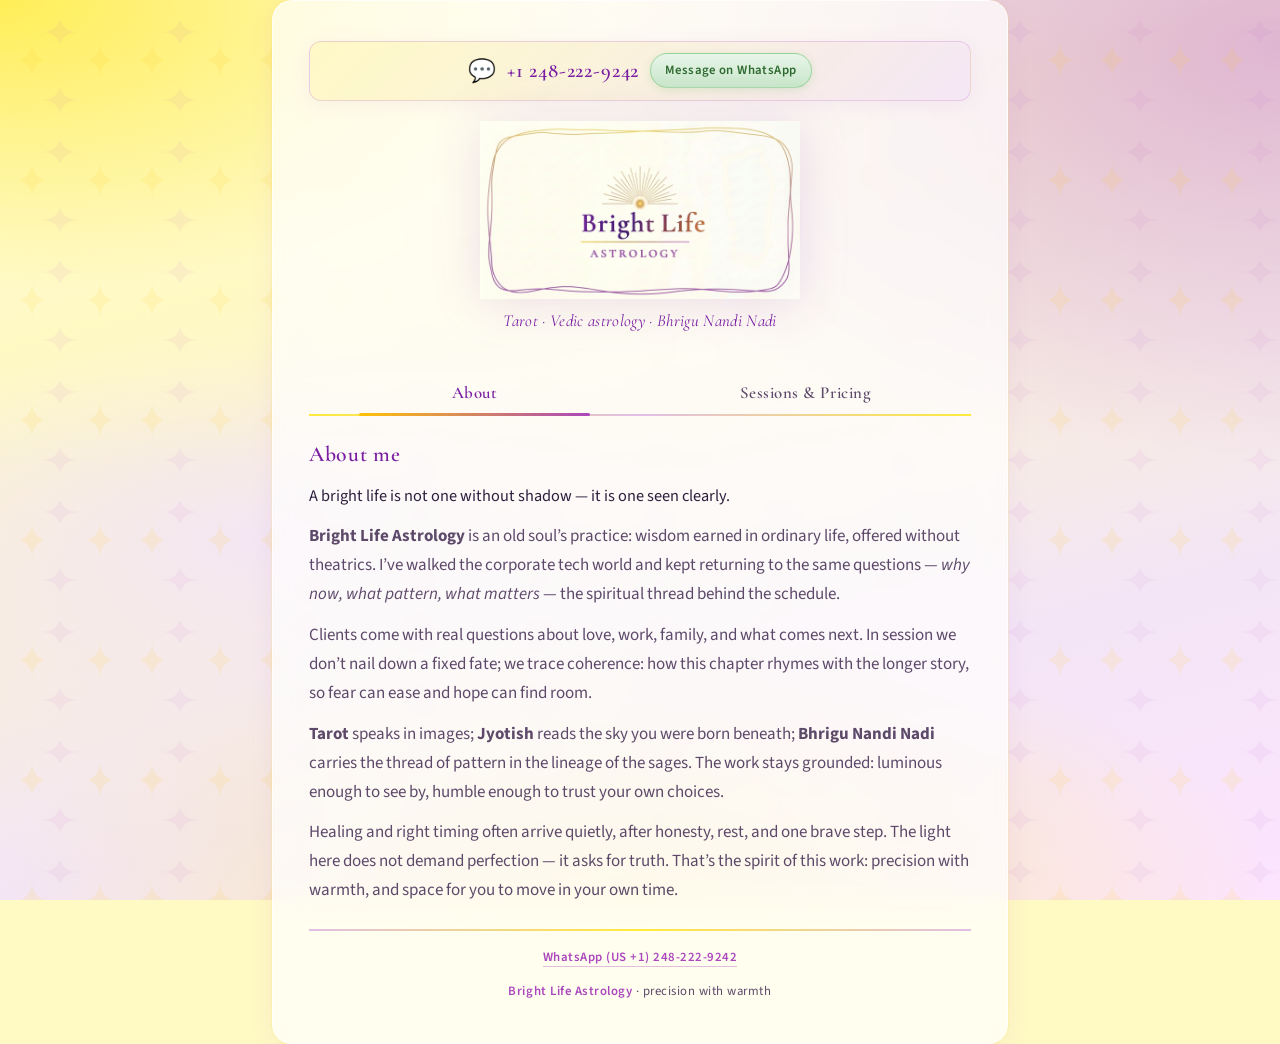
==== index.html @ cd586e0c "Make pricing more readable — large USD, smaller INR, stacked layout Co-authored-by: Cursor <cursorag" ====
<!DOCTYPE html>
<html lang="en">
<head>
  <meta charset="utf-8" />
  <meta name="viewport" content="width=device-width, initial-scale=1" />
  <meta name="description" content="Bright Life Astrology &middot; Tarot, Vedic Jyotish &amp; Bhrigu Nandi Nadi. An old soul with a tech background; readings with warmth, clarity, and room for your agency. WhatsApp +1 248-222-9242 (US)." />
  <meta name="theme-color" content="#fff59d" />
  <title>Bright Life Astrology &middot; Tarot &amp; Jyotish Consultations</title>
  <link rel="preconnect" href="https://fonts.googleapis.com" />
  <link rel="preconnect" href="https://fonts.gstatic.com" crossorigin />
  <link href="https://fonts.googleapis.com/css2?family=Cormorant+Garamond:ital,wght@0,400;0,500;0,600;0,700;1,400;1,500&family=Source+Sans+3:ital,wght@0,300;0,400;0,500;0,600;1,400&display=swap" rel="stylesheet" />
  <style>
    :root {
      --lemon: #fffef5; --butter: #fff9c4; --sun: #fff176;
      --sun-rich: #ffeb3b; --gold: #ffc107; --gold-deep: #f57f17;
      --mauve-pale: #fce4ff; --mauve-light: #e1bee7; --mauve: #ce93d8;
      --mauve-rich: #ab47bc; --mauve-deep: #7b1fa2;
      --midnight: #1a0d2e; --ink: #2d1f3d; --muted: #5d4a6a;
    }
    *, *::before, *::after { box-sizing: border-box; }
    html { scroll-behavior: smooth; }
    body {
      margin: 0; font-family: "Source Sans 3", system-ui, sans-serif;
      font-weight: 400; font-size: 1.0625rem; line-height: 1.7;
      color: var(--ink); background: var(--butter); min-height: 100vh;
    }

    .bg-floral {
      position: fixed; inset: 0; pointer-events: none; z-index: 0;
      background:
        radial-gradient(ellipse 120% 85% at 0% 0%, rgba(255,235,59,.85) 0%, rgba(255,249,196,.5) 38%, transparent 62%),
        radial-gradient(ellipse 110% 80% at 100% 5%, rgba(206,147,216,.65) 0%, rgba(225,190,231,.4) 42%, transparent 58%),
        radial-gradient(ellipse 100% 60% at 50% 100%, rgba(255,241,118,.55) 0%, transparent 50%),
        radial-gradient(ellipse 80% 50% at 20% 60%, rgba(243,229,245,.9) 0%, transparent 45%),
        linear-gradient(165deg, var(--lemon) 0%, var(--butter) 28%, #f3e5f5 72%, var(--mauve-pale) 100%);
    }
    .bg-floral::after {
      content: ""; position: absolute; inset: 0; opacity: 0.5;
      background-image: url("data:image/svg+xml,%3Csvg xmlns='http://www.w3.org/2000/svg' width='120' height='120' viewBox='0 0 120 120'%3E%3Cpath fill='%23ab47bc' fill-opacity='0.12' d='M60 20c4 8 8 12 20 12-12 0-16 4-20 12-4-8-8-12-20-12 12 0 16-4 20-12zm0 68c4 8 8 12 20 12-12 0-16 4-20 12-4-8-8-12-20-12 12 0 16-4 20-12z'/%3E%3Cpath fill='%23ffc107' fill-opacity='0.2' d='M20 60c8 4 12 8 12 20 0-12 4-16 12-20-8-4-12-8-12-20 0 12-4 16-12 20zm68 0c8 4 12 8 12 20 0-12 4-16 12-20-8-4-12-8-12-20 0 12-4 16-12 20z'/%3E%3C/svg%3E");
    }

    .wrap {
      position: relative; z-index: 1;
      max-width: 46rem; margin: 0 auto;
      padding: clamp(1.5rem, 4vw, 2.5rem) clamp(1.25rem, 5vw, 2.25rem) 2.5rem;
      background: rgba(255,255,255,.72);
      backdrop-filter: blur(12px); -webkit-backdrop-filter: blur(12px);
      border-radius: 1.25rem;
      border: 1px solid rgba(255,255,255,.75);
      box-shadow: 0 4px 24px rgba(171,71,188,.08), 0 0 0 1px rgba(255,235,59,.15);
    }

    /* ── WhatsApp top bar ── */
    .wa-top {
      display: flex; align-items: center; justify-content: center;
      gap: 0.65rem; padding: 0.7rem 1.15rem; margin-bottom: 1.25rem;
      background: linear-gradient(135deg, rgba(255,249,196,.92), rgba(243,229,245,.88));
      border: 1.5px solid rgba(186,104,200,.25); border-radius: 0.75rem;
      box-shadow: 0 4px 20px rgba(171,71,188,.08);
      flex-wrap: wrap; text-align: center;
    }
    .wa-top-icon { font-size: 1.4rem; line-height: 1; }
    .wa-top-number {
      font-family: "Cormorant Garamond", Georgia, serif;
      font-size: 1.3rem; font-weight: 600; color: var(--mauve-deep); letter-spacing: 0.04em;
    }
    .wa-top-link {
      display: inline-flex; align-items: center; gap: 0.3rem;
      padding: 0.35rem 0.9rem; font-size: 0.8rem; font-weight: 600;
      letter-spacing: 0.03em; color: #2d6a30;
      background: linear-gradient(180deg, #e8f5e9, #c8e6c9);
      border: 1px solid rgba(76,175,80,.4); border-radius: 2rem;
      text-decoration: none; box-shadow: 0 2px 8px rgba(76,175,80,.18);
      transition: box-shadow .2s ease, transform .2s ease;
    }
    .wa-top-link:hover { box-shadow: 0 4px 14px rgba(76,175,80,.3); transform: translateY(-1px); }

    /* ── Header ── */
    header { text-align: center; padding-bottom: 1rem; }
    .brand { display: flex; flex-direction: column; align-items: center; }
    .brand-logo { margin: 0; line-height: 0; }
    .brand-logo img {
      width: min(100%, 20rem); height: auto; display: block; margin: 0 auto;
      filter: drop-shadow(0 4px 24px rgba(123,31,162,.14));
    }
    .tagline {
      margin: 0.5rem 0 0;
      font-family: "Cormorant Garamond", Georgia, serif;
      font-size: 1.05rem; font-style: italic; font-weight: 400;
      color: var(--mauve-deep); letter-spacing: 0.02em;
    }

    /* ── Tabs ── */
    .tabs {
      display: flex; gap: 0; margin-top: 1.25rem;
      border-bottom: 2px solid transparent;
      border-image: linear-gradient(90deg, var(--sun-rich), var(--mauve-light), var(--sun-rich)) 1;
    }
    .tab-btn {
      flex: 1; padding: 0.65rem 0.5rem;
      font-family: "Cormorant Garamond", Georgia, serif;
      font-size: 1.05rem; font-weight: 600; letter-spacing: 0.03em;
      color: var(--muted); background: none; border: none;
      cursor: pointer; position: relative;
      transition: color .2s ease;
    }
    .tab-btn:hover { color: var(--mauve-deep); }
    .tab-btn.active {
      color: var(--mauve-deep);
    }
    .tab-btn.active::after {
      content: ""; position: absolute; bottom: -2px; left: 15%; right: 15%;
      height: 3px; border-radius: 2px;
      background: linear-gradient(90deg, var(--gold), var(--mauve-rich));
    }

    .tab-panel { display: none; padding-top: 1.25rem; animation: fadeTab .3s ease; }
    .tab-panel.active { display: block; }
    @keyframes fadeTab { from { opacity: 0; transform: translateY(6px); } to { opacity: 1; transform: translateY(0); } }

    /* ── Typography ── */
    h2 {
      font-family: "Cormorant Garamond", Georgia, serif;
      font-size: 1.35rem; font-weight: 600; color: var(--mauve-deep);
      margin: 0 0 0.65rem; letter-spacing: 0.03em;
    }
    h3 {
      font-family: "Cormorant Garamond", Georgia, serif;
      font-size: 1.1rem; font-weight: 600; color: var(--mauve-deep);
      margin: 0.75rem 0 0.35rem; letter-spacing: 0.03em;
    }
    p { margin: 0 0 0.75rem; color: var(--muted); }
    p:last-child { margin-bottom: 0; }
    .lead { font-size: 1.02rem; color: var(--ink); font-weight: 400; }

    /* ── Service cards ── */
    .services { display: grid; gap: 0.85rem; }
    .card {
      padding: 1rem 1.25rem; border-radius: 0.75rem;
      border: 2px solid transparent;
      transition: transform .2s ease, box-shadow .2s ease;
    }
    .card:nth-child(1) { background: linear-gradient(145deg, rgba(255,249,196,.98), rgba(255,255,255,.95)); border-color: rgba(255,193,7,.55); box-shadow: 0 4px 16px rgba(255,193,7,.12); }
    .card:nth-child(2) { background: linear-gradient(145deg, rgba(252,228,255,.98), rgba(255,255,255,.95)); border-color: rgba(186,104,200,.45); box-shadow: 0 4px 16px rgba(171,71,188,.1); }
    .card:nth-child(3) { background: linear-gradient(145deg, rgba(255,249,196,.5), rgba(243,229,245,.9)); border-color: rgba(255,193,7,.4); box-shadow: 0 4px 16px rgba(142,36,170,.08); }
    .card:hover { transform: translateY(-2px); box-shadow: 0 8px 24px rgba(255,193,7,.2); }
    .card h3 { font-size: 1.15rem; margin: 0 0 0.25rem; }
    .card p { font-size: 0.9rem; line-height: 1.55; margin: 0; }
    .card-icon {
      float: left; width: 2rem; height: 2rem; margin: 0 0.65rem 0.3rem 0;
      border-radius: 50%; display: flex; align-items: center; justify-content: center;
      font-size: 0.85rem; color: var(--midnight);
    }
    .card-icon.tarot { background: linear-gradient(145deg, var(--sun), var(--gold)); box-shadow: 0 2px 6px rgba(255,193,7,.45); }
    .card-icon.vedic { background: linear-gradient(145deg, var(--mauve-light), var(--mauve)); box-shadow: 0 2px 6px rgba(171,71,188,.3); }
    .card-icon.nadi { background: linear-gradient(145deg, var(--sun-rich), var(--mauve-light)); box-shadow: 0 2px 6px rgba(255,193,7,.3); }
    .card::after { content: ""; display: table; clear: both; }

    /* ── Pricing tiers ── */
    .pricing-grid { display: grid; gap: 0.85rem; }
    .tier {
      padding: 1rem 1.25rem; border-radius: 0.75rem;
      border: 2px solid transparent;
      transition: transform .2s ease, box-shadow .2s ease;
    }
    .tier:hover { transform: translateY(-2px); }
    .tier:nth-child(1) { background: linear-gradient(145deg, rgba(255,249,196,.95), rgba(255,255,255,.92)); border-color: rgba(255,193,7,.45); box-shadow: 0 4px 16px rgba(255,193,7,.1); }
    .tier:nth-child(2) { background: linear-gradient(145deg, rgba(252,228,255,.95), rgba(255,255,255,.92)); border-color: rgba(186,104,200,.4); box-shadow: 0 4px 16px rgba(171,71,188,.08); }
    .tier:nth-child(3) { background: linear-gradient(145deg, rgba(255,249,196,.5), rgba(243,229,245,.9)); border-color: rgba(171,71,188,.35); box-shadow: 0 4px 16px rgba(142,36,170,.08); }
    .tier-header { margin-bottom: 0.35rem; }
    .tier-name {
      font-family: "Cormorant Garamond", Georgia, serif;
      font-size: 1.2rem; font-weight: 600; color: var(--mauve-deep); margin: 0 0 0.25rem;
    }
    .tier-price {
      display: flex; align-items: baseline; gap: 0.6rem; flex-wrap: wrap;
    }
    .tier-price-usd {
      font-family: "Cormorant Garamond", Georgia, serif;
      font-size: 1.55rem; font-weight: 700; color: var(--gold-deep);
    }
    .tier-price-inr {
      font-family: "Source Sans 3", system-ui, sans-serif;
      font-size: 0.88rem; font-weight: 500; color: var(--muted);
    }
    .tier-details { margin: 0.3rem 0 0; font-size: 0.88rem; color: var(--muted); line-height: 1.5; }
    .tier-badge {
      display: inline-block; padding: 0.1rem 0.5rem; font-size: 0.65rem;
      font-weight: 600; letter-spacing: 0.06em; text-transform: uppercase;
      border-radius: 1rem; margin-left: 0.35rem; vertical-align: middle;
    }
    .tier:nth-child(2) .tier-badge { background: linear-gradient(135deg, var(--mauve-light), var(--mauve)); color: #fff; }
    .tier:nth-child(3) .tier-badge { background: linear-gradient(135deg, var(--gold), var(--gold-deep)); color: #3e2723; }

    /* ── Payment modes ── */
    .payment-section {
      margin-top: 1rem; padding: 1rem 1.25rem;
      background: linear-gradient(135deg, rgba(255,255,255,.9), rgba(243,229,245,.5));
      border: 1.5px solid rgba(186,104,200,.18); border-radius: 0.75rem;
    }
    .payment-section h3 { margin-top: 0; font-size: 1rem; }
    .payment-cols { display: grid; grid-template-columns: 1fr 1fr; gap: 1rem; margin-top: 0.4rem; }
    @media (max-width: 480px) { .payment-cols { grid-template-columns: 1fr; gap: 0.5rem; } }
    .payment-region { font-size: 0.86rem; }
    .payment-region strong {
      display: block; font-family: "Cormorant Garamond", Georgia, serif;
      font-size: 0.95rem; font-weight: 600; color: var(--mauve-deep); margin-bottom: 0.2rem;
    }
    .payment-list { list-style: none; padding: 0; margin: 0; color: var(--muted); }
    .payment-list li { padding: 0.1rem 0; }
    .payment-list li::before { content: "\00b7"; margin-right: 0.4rem; color: var(--mauve); font-weight: 700; }

    /* ── Book CTA (inside sessions tab) ── */
    .book-cta {
      margin-top: 1.25rem; padding: 1rem; text-align: center;
      background: linear-gradient(155deg, rgba(255,241,118,.92), rgba(255,255,255,.85) 40%, rgba(233,196,255,.7));
      border: 2px solid rgba(255,213,79,.6); border-radius: 0.75rem;
      box-shadow: 0 0 0 1px rgba(186,104,200,.15), 0 8px 24px rgba(171,71,188,.08);
    }
    .book-cta p { margin: 0 0 0.65rem; font-size: 0.92rem; }
    .btn {
      display: inline-flex; align-items: center; justify-content: center;
      min-height: 2.5rem; padding: 0.5rem 1.3rem;
      font-family: inherit; font-size: 0.86rem; font-weight: 600;
      letter-spacing: 0.02em; text-decoration: none;
      border-radius: 3px; border: 1px solid transparent; cursor: pointer;
    }
    .btn:hover { filter: brightness(1.04); box-shadow: 0 6px 18px rgba(171,71,188,.22); }
    .btn-primary {
      background: linear-gradient(180deg, #ffeb3b, #ffc107);
      color: #3e2723; border-color: rgba(245,127,23,.5);
      box-shadow: 0 3px 12px rgba(255,193,7,.4);
    }

    /* ── Footer ── */
    footer {
      margin-top: 1.5rem; padding-top: 1rem;
      border-top: 2px solid transparent;
      border-image: linear-gradient(90deg, var(--mauve-light), var(--sun-rich), var(--mauve-light)) 1;
      text-align: center; font-size: 0.8rem; color: var(--mauve-deep); letter-spacing: 0.04em;
    }
    footer em { color: var(--mauve-rich); font-style: normal; font-weight: 600; }
    .footer-wa-link {
      color: var(--mauve-rich); font-weight: 600; text-decoration: none;
      border-bottom: 1px solid rgba(171,71,188,.35);
    }
    .footer-wa-link:hover { border-bottom-color: var(--mauve-deep); color: var(--mauve-deep); }
  </style>
</head>
<body>
  <div class="bg-floral" aria-hidden="true"></div>
  <div class="wrap">

    <div class="wa-top">
      <span class="wa-top-icon" aria-hidden="true">&#x1F4AC;</span>
      <span class="wa-top-number">+1 248-222-9242</span>
      <a href="https://api.whatsapp.com/send?phone=12482229242" class="wa-top-link" target="_blank" rel="noopener noreferrer">Message on WhatsApp</a>
    </div>

    <header>
      <div class="brand">
        <h1 class="brand-logo">
          <img src="assets/bright-life-astrology-logo.png" alt="Bright Life Astrology" width="352" />
        </h1>
      </div>
      <p class="tagline">Tarot &middot; Vedic astrology &middot; Bhrigu Nandi Nadi</p>
    </header>

    <nav class="tabs" role="tablist">
      <button class="tab-btn active" role="tab" aria-selected="true" aria-controls="panel-about" id="tab-about">About</button>
      <button class="tab-btn" role="tab" aria-selected="false" aria-controls="panel-sessions" id="tab-sessions">Sessions &amp; Pricing</button>
    </nav>

    <!-- ── Tab: About ── -->
    <div class="tab-panel active" id="panel-about" role="tabpanel" aria-labelledby="tab-about">
      <h2>About me</h2>
      <p class="lead">
        A bright life is not one without shadow &mdash; it is one seen clearly.
      </p>
      <p>
        <strong>Bright Life Astrology</strong> is an old soul&rsquo;s practice: wisdom earned in ordinary life, offered without theatrics. I&rsquo;ve walked the corporate tech world and kept returning to the same questions &mdash; <em>why now, what pattern, what matters</em> &mdash; the spiritual thread behind the schedule.
      </p>
      <p>
        Clients come with real questions about love, work, family, and what comes next. In session we don&rsquo;t nail down a fixed fate; we trace coherence: how this chapter rhymes with the longer story, so fear can ease and hope can find room.
      </p>
      <p>
        <strong>Tarot</strong> speaks in images; <strong>Jyotish</strong> reads the sky you were born beneath; <strong>Bhrigu Nandi Nadi</strong> carries the thread of pattern in the lineage of the sages. The work stays grounded: luminous enough to see by, humble enough to trust your own choices.
      </p>
      <p>
        Healing and right timing often arrive quietly, after honesty, rest, and one brave step. The light here does not demand perfection &mdash; it asks for truth. That&rsquo;s the spirit of this work: precision with warmth, and space for you to move in your own time.
      </p>
    </div>

    <!-- ── Tab: Sessions & Pricing ── -->
    <div class="tab-panel" id="panel-sessions" role="tabpanel" aria-labelledby="tab-sessions">
      <h2>Sessions &amp; Pricing</h2>
      <div class="pricing-grid">
        <article class="tier">
          <div class="tier-header">
            <h3 class="tier-name">Mini Reading</h3>
            <div class="tier-price">
              <span class="tier-price-usd">$5</span>
              <span class="tier-price-inr">&#x20B9;399</span>
            </div>
          </div>
          <p class="tier-details">2 questions &mdash; delivered as <strong>voice notes</strong> on WhatsApp.</p>
        </article>
        <article class="tier">
          <div class="tier-header">
            <h3 class="tier-name">Focus Session <span class="tier-badge">Popular</span></h3>
            <div class="tier-price">
              <span class="tier-price-usd">$11</span>
              <span class="tier-price-inr">&#x20B9;999</span>
            </div>
          </div>
          <p class="tier-details">15-minute live session &mdash; one topic, explored deeply.</p>
        </article>
        <article class="tier">
          <div class="tier-header">
            <h3 class="tier-name">Deep Reading <span class="tier-badge">Comprehensive</span></h3>
            <div class="tier-price">
              <span class="tier-price-usd">$21</span>
              <span class="tier-price-inr">&#x20B9;1,799</span>
            </div>
          </div>
          <p class="tier-details">30-minute in-depth session &mdash; full chart reading, multiple questions.</p>
        </article>
      </div>

      <div class="payment-section">
        <h3>Payment Options</h3>
        <div class="payment-cols">
          <div class="payment-region">
            <strong>India</strong>
            <ul class="payment-list">
              <li>Bank Transfer (details shared on WhatsApp)</li>
            </ul>
          </div>
          <div class="payment-region">
            <strong>United States</strong>
            <ul class="payment-list">
              <li>Zelle</li>
              <li>Venmo</li>
              <li>Cash App</li>
              <li>Apple Pay</li>
            </ul>
          </div>
        </div>
      </div>

      <div class="book-cta">
        <p><strong>Ready to begin?</strong> Message on WhatsApp to book your session.</p>
        <a href="https://api.whatsapp.com/send?phone=12482229242" class="btn btn-primary" target="_blank" rel="noopener noreferrer">Book on WhatsApp</a>
      </div>
    </div>

    <footer>
      <p>
        <a class="footer-wa-link" href="https://api.whatsapp.com/send?phone=12482229242" target="_blank" rel="noopener noreferrer">WhatsApp (US +1) 248-222-9242</a>
      </p>
      <p><em>Bright Life Astrology</em> &middot; precision with warmth</p>
    </footer>

  </div>

  <script>
    document.querySelectorAll('.tab-btn').forEach(function(btn) {
      btn.addEventListener('click', function() {
        document.querySelectorAll('.tab-btn').forEach(function(b) {
          b.classList.remove('active');
          b.setAttribute('aria-selected', 'false');
        });
        document.querySelectorAll('.tab-panel').forEach(function(p) {
          p.classList.remove('active');
        });
        btn.classList.add('active');
        btn.setAttribute('aria-selected', 'true');
        document.getElementById(btn.getAttribute('aria-controls')).classList.add('active');
      });
    });
  </script>
</body>
</html>
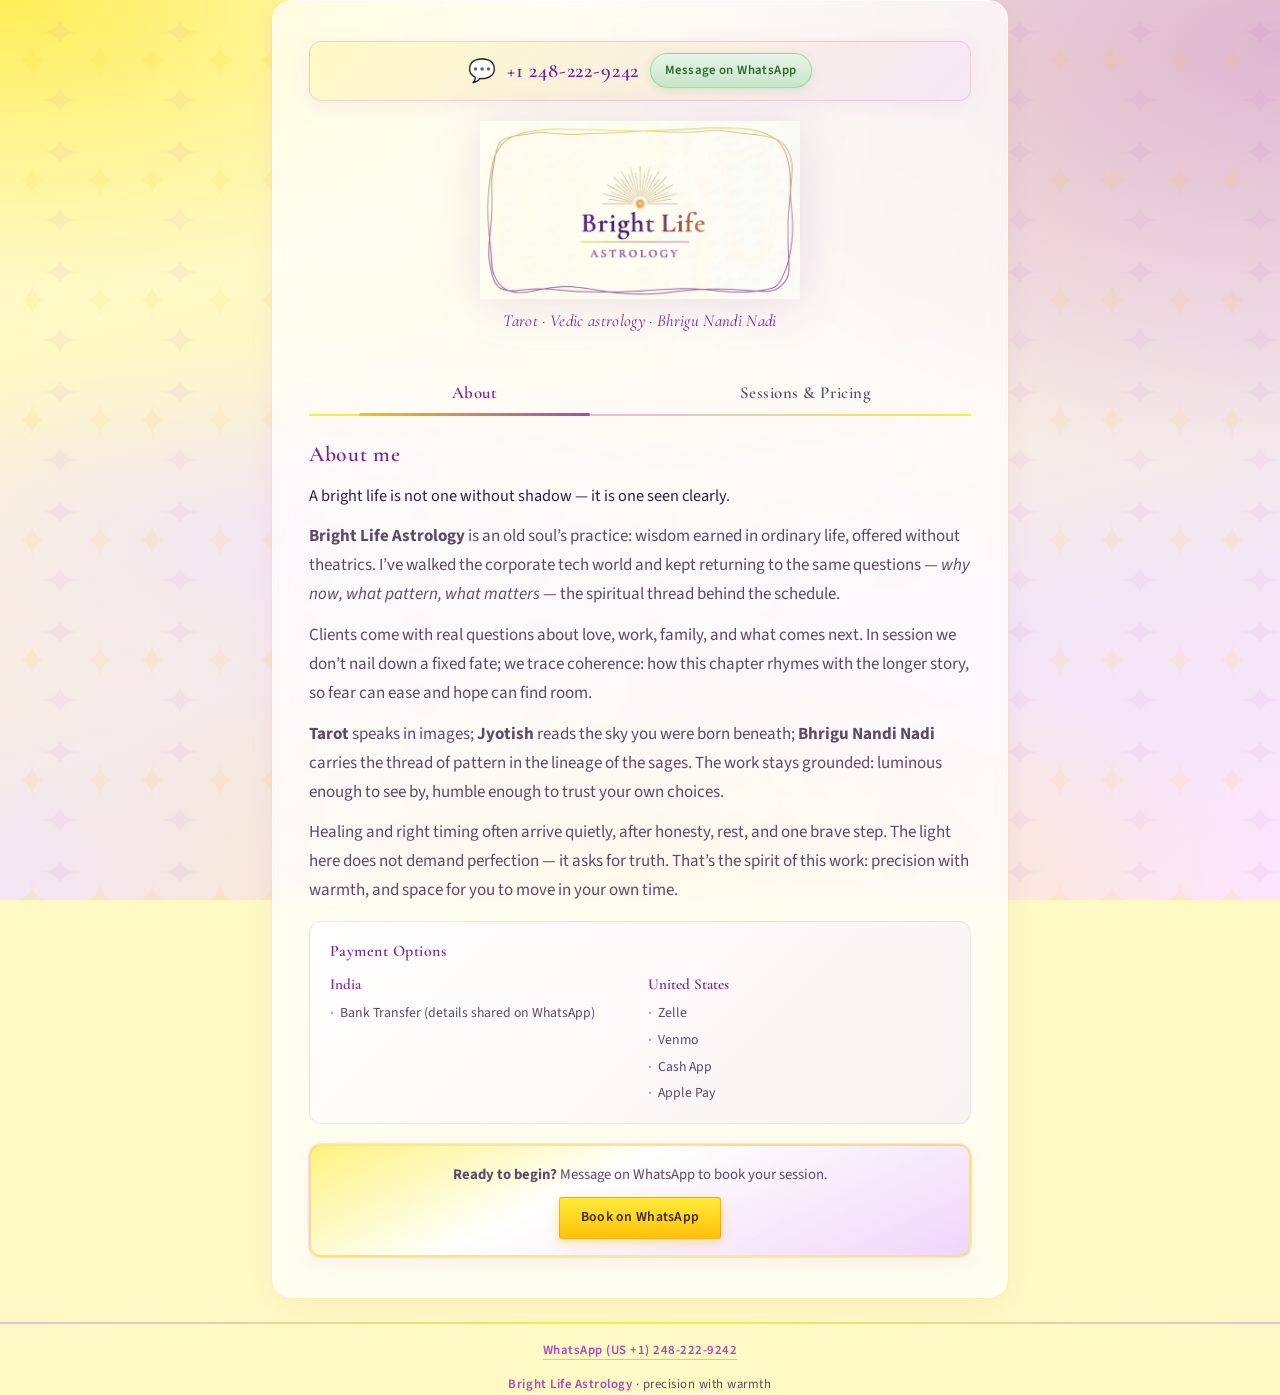
==== commit 5fe5e0c2: "Fix Mini Reading price format — add slash separator Co-authored-by: Cursor <cursoragent@cursor.com>" ====
--- a/index.html
+++ b/index.html
@@ -167,23 +167,19 @@
     .tier:nth-child(1) { background: linear-gradient(145deg, rgba(255,249,196,.95), rgba(255,255,255,.92)); border-color: rgba(255,193,7,.45); box-shadow: 0 4px 16px rgba(255,193,7,.1); }
     .tier:nth-child(2) { background: linear-gradient(145deg, rgba(252,228,255,.95), rgba(255,255,255,.92)); border-color: rgba(186,104,200,.4); box-shadow: 0 4px 16px rgba(171,71,188,.08); }
     .tier:nth-child(3) { background: linear-gradient(145deg, rgba(255,249,196,.5), rgba(243,229,245,.9)); border-color: rgba(171,71,188,.35); box-shadow: 0 4px 16px rgba(142,36,170,.08); }
-    .tier-header { margin-bottom: 0.35rem; }
+    .tier-header {
+      display: flex; align-items: baseline; justify-content: space-between;
+      flex-wrap: wrap; gap: 0.4rem; margin-bottom: 0.2rem;
+    }
     .tier-name {
       font-family: "Cormorant Garamond", Georgia, serif;
-      font-size: 1.2rem; font-weight: 600; color: var(--mauve-deep); margin: 0 0 0.25rem;
+      font-size: 1.15rem; font-weight: 600; color: var(--mauve-deep); margin: 0;
     }
     .tier-price {
-      display: flex; align-items: baseline; gap: 0.6rem; flex-wrap: wrap;
-    }
-    .tier-price-usd {
-      font-family: "Cormorant Garamond", Georgia, serif;
-      font-size: 1.55rem; font-weight: 700; color: var(--gold-deep);
-    }
-    .tier-price-inr {
-      font-family: "Source Sans 3", system-ui, sans-serif;
-      font-size: 0.88rem; font-weight: 500; color: var(--muted);
-    }
-    .tier-details { margin: 0.3rem 0 0; font-size: 0.88rem; color: var(--muted); line-height: 1.5; }
+      font-family: "Cormorant Garamond", Georgia, serif;
+      font-size: 1.35rem; font-weight: 700; color: var(--gold-deep);
+    }
+    .tier-details { margin: 0; font-size: 0.88rem; color: var(--muted); line-height: 1.5; }
     .tier-badge {
       display: inline-block; padding: 0.1rem 0.5rem; font-size: 0.65rem;
       font-weight: 600; letter-spacing: 0.06em; text-transform: uppercase;
@@ -298,9 +294,7 @@
         <article class="tier">
           <div class="tier-header">
             <h3 class="tier-name">Mini Reading</h3>
-            <div class="tier-price">
-              <span class="tier-price-usd">$5</span>
-              <span class="tier-price-inr">&#x20B9;399</span>
+            <span class="tier-price">$5 / &#x20B9;399</span>
             </div>
           </div>
           <p class="tier-details">2 questions &mdash; delivered as <strong>voice notes</strong> on WhatsApp.</p>
@@ -308,20 +302,14 @@
         <article class="tier">
           <div class="tier-header">
             <h3 class="tier-name">Focus Session <span class="tier-badge">Popular</span></h3>
-            <div class="tier-price">
-              <span class="tier-price-usd">$11</span>
-              <span class="tier-price-inr">&#x20B9;999</span>
-            </div>
+            <span class="tier-price">$11 / &#x20B9;999</span>
           </div>
           <p class="tier-details">15-minute live session &mdash; one topic, explored deeply.</p>
         </article>
         <article class="tier">
           <div class="tier-header">
             <h3 class="tier-name">Deep Reading <span class="tier-badge">Comprehensive</span></h3>
-            <div class="tier-price">
-              <span class="tier-price-usd">$21</span>
-              <span class="tier-price-inr">&#x20B9;1,799</span>
-            </div>
+            <span class="tier-price">$21 / &#x20B9;1,799</span>
           </div>
           <p class="tier-details">30-minute in-depth session &mdash; full chart reading, multiple questions.</p>
         </article>
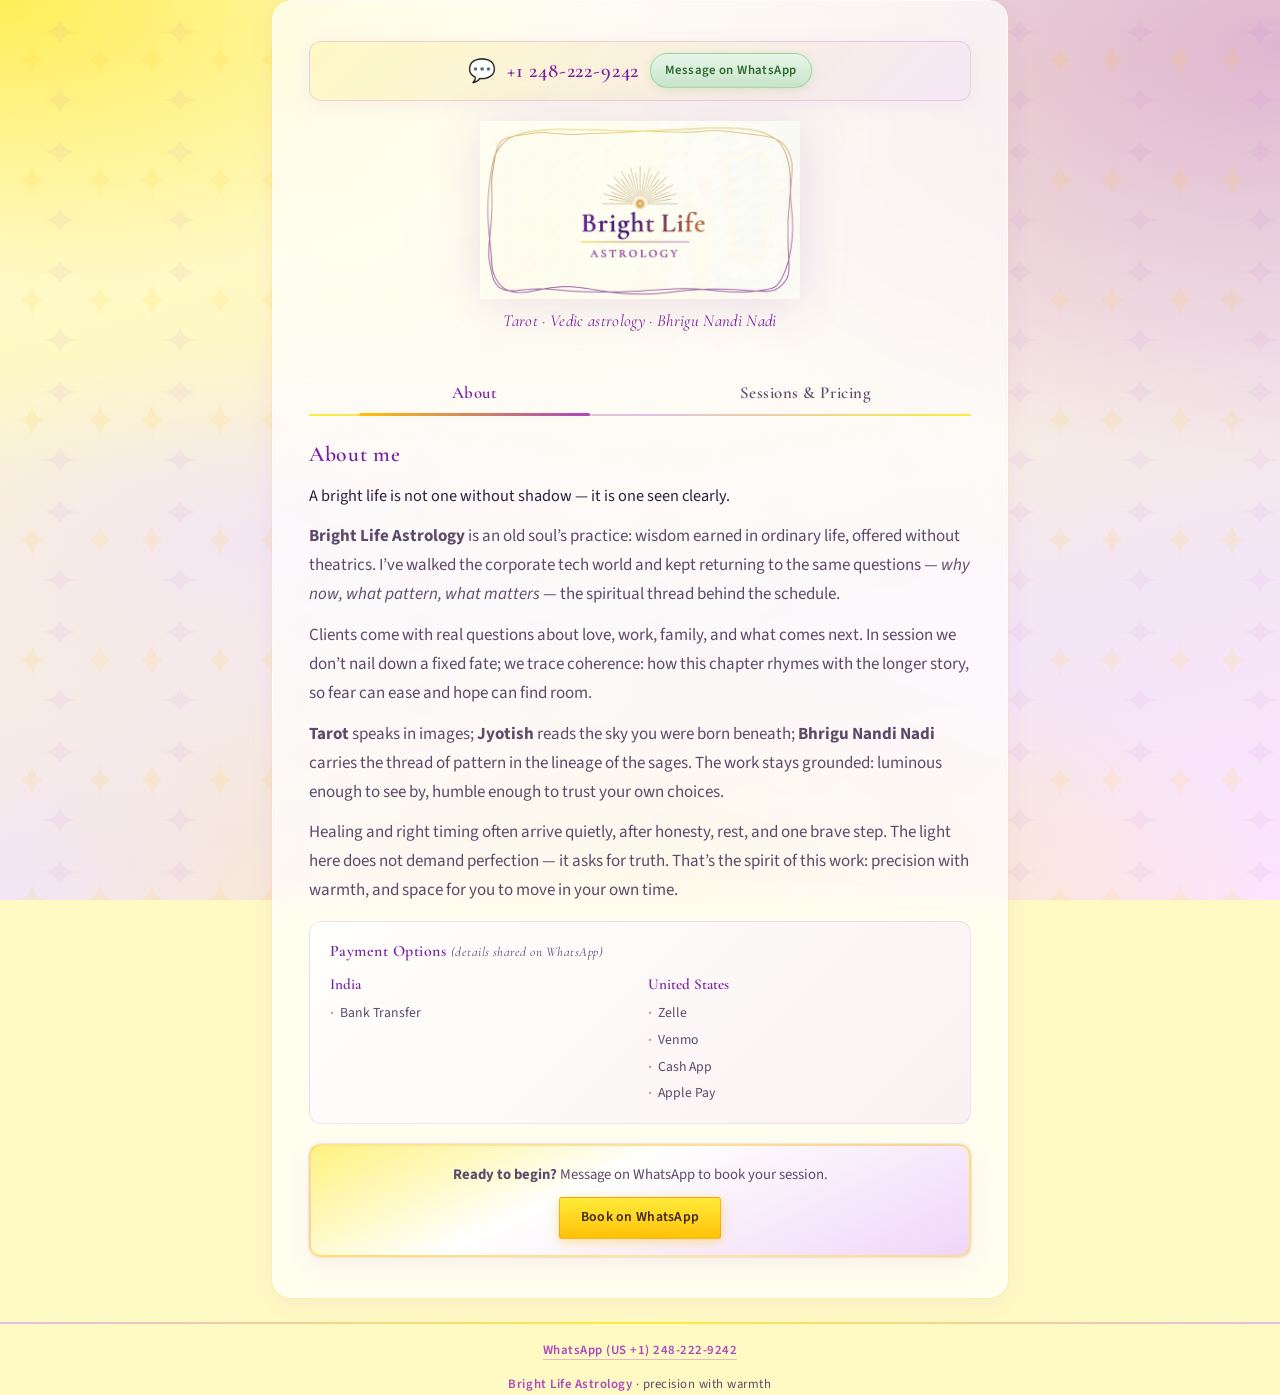
==== commit 7bbdba03: "Move 'details shared on WhatsApp' next to Payment Options heading Co-authored-by: Cursor <cursoragen" ====
--- a/index.html
+++ b/index.html
@@ -316,12 +316,12 @@
       </div>
 
       <div class="payment-section">
-        <h3>Payment Options</h3>
+        <h3>Payment Options <span style="font-weight:400; font-size:0.82rem; color:var(--muted); font-style:italic;">(details shared on WhatsApp)</span></h3>
         <div class="payment-cols">
           <div class="payment-region">
             <strong>India</strong>
             <ul class="payment-list">
-              <li>Bank Transfer (details shared on WhatsApp)</li>
+              <li>Bank Transfer</li>
             </ul>
           </div>
           <div class="payment-region">
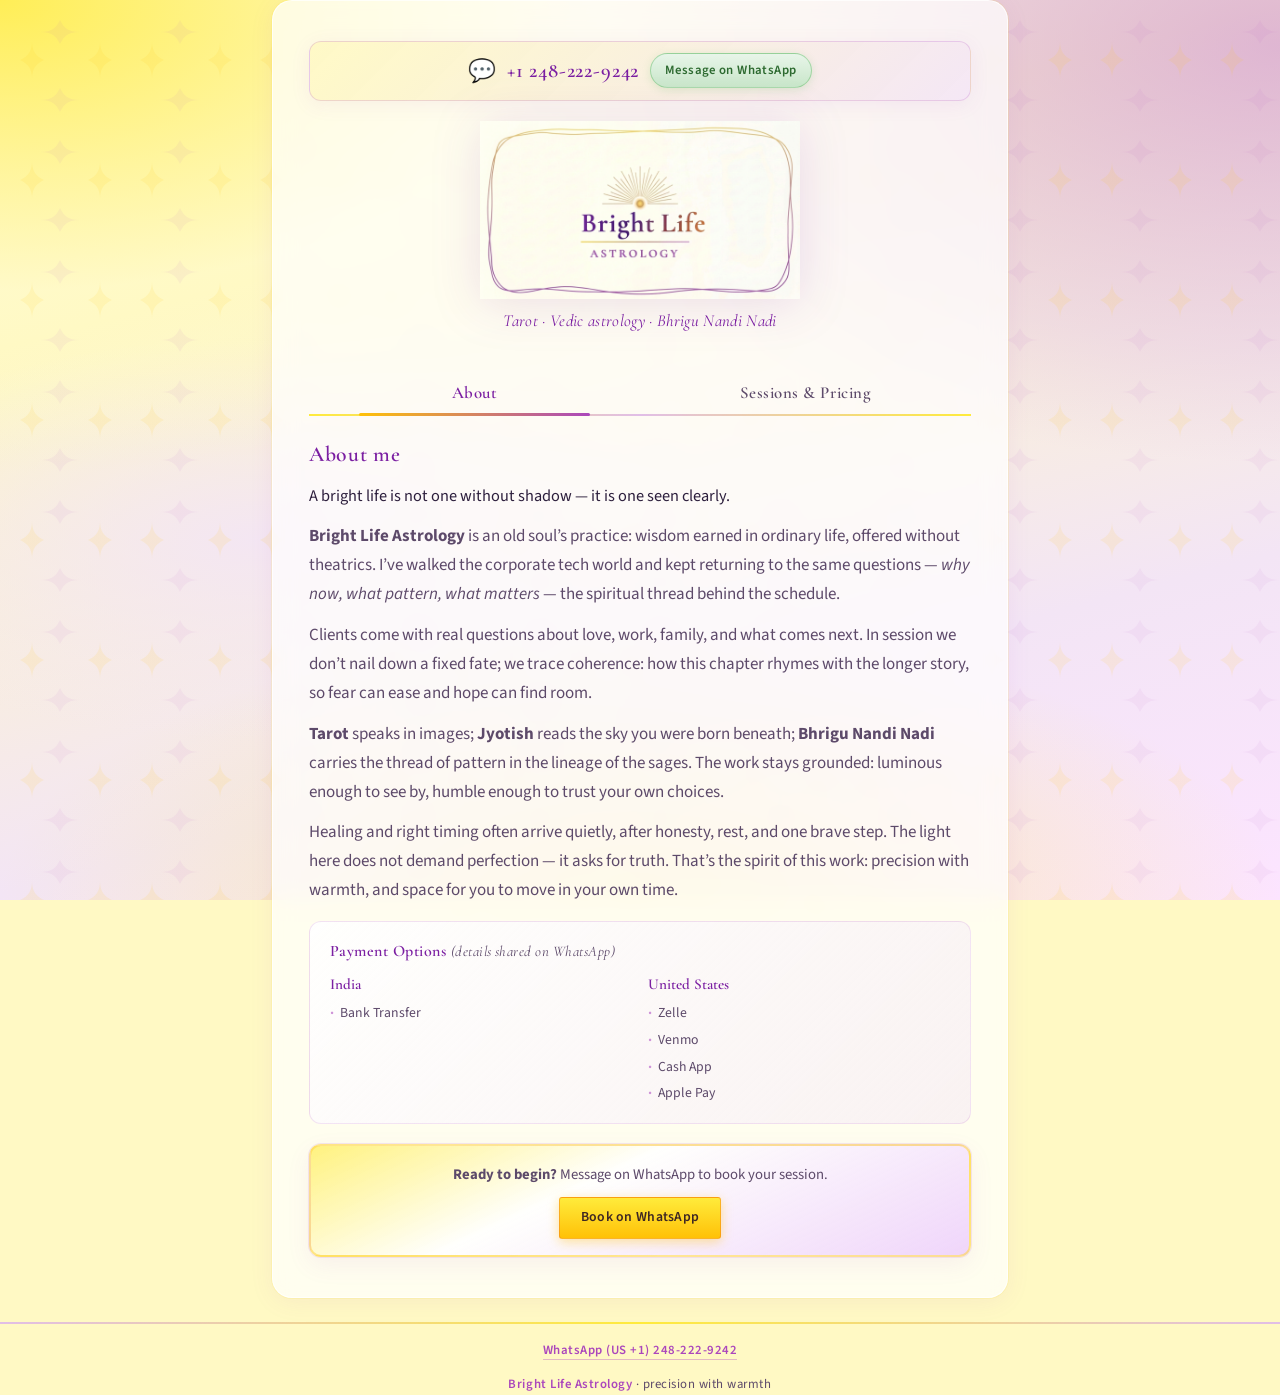
==== commit e317ed27: "Gold card borders on all tiers, increase WhatsApp note font size Co-authored-by: Cursor <cursoragent" ====
--- a/index.html
+++ b/index.html
@@ -165,8 +165,8 @@
     }
     .tier:hover { transform: translateY(-2px); }
     .tier:nth-child(1) { background: linear-gradient(145deg, rgba(255,249,196,.95), rgba(255,255,255,.92)); border-color: rgba(255,193,7,.45); box-shadow: 0 4px 16px rgba(255,193,7,.1); }
-    .tier:nth-child(2) { background: linear-gradient(145deg, rgba(252,228,255,.95), rgba(255,255,255,.92)); border-color: rgba(186,104,200,.4); box-shadow: 0 4px 16px rgba(171,71,188,.08); }
-    .tier:nth-child(3) { background: linear-gradient(145deg, rgba(255,249,196,.5), rgba(243,229,245,.9)); border-color: rgba(171,71,188,.35); box-shadow: 0 4px 16px rgba(142,36,170,.08); }
+    .tier:nth-child(2) { background: linear-gradient(145deg, rgba(255,249,196,.88), rgba(252,228,255,.92)); border-color: rgba(255,193,7,.4); box-shadow: 0 4px 16px rgba(255,193,7,.1); }
+    .tier:nth-child(3) { background: linear-gradient(145deg, rgba(255,249,196,.9), rgba(243,229,245,.88)); border-color: rgba(255,193,7,.4); box-shadow: 0 4px 16px rgba(255,193,7,.1); }
     .tier-header {
       display: flex; align-items: baseline; justify-content: space-between;
       flex-wrap: wrap; gap: 0.4rem; margin-bottom: 0.2rem;
@@ -316,7 +316,7 @@
       </div>
 
       <div class="payment-section">
-        <h3>Payment Options <span style="font-weight:400; font-size:0.82rem; color:var(--muted); font-style:italic;">(details shared on WhatsApp)</span></h3>
+        <h3>Payment Options <span style="font-weight:400; font-size:0.92em; color:var(--muted); font-style:italic;">(details shared on WhatsApp)</span></h3>
         <div class="payment-cols">
           <div class="payment-region">
             <strong>India</strong>
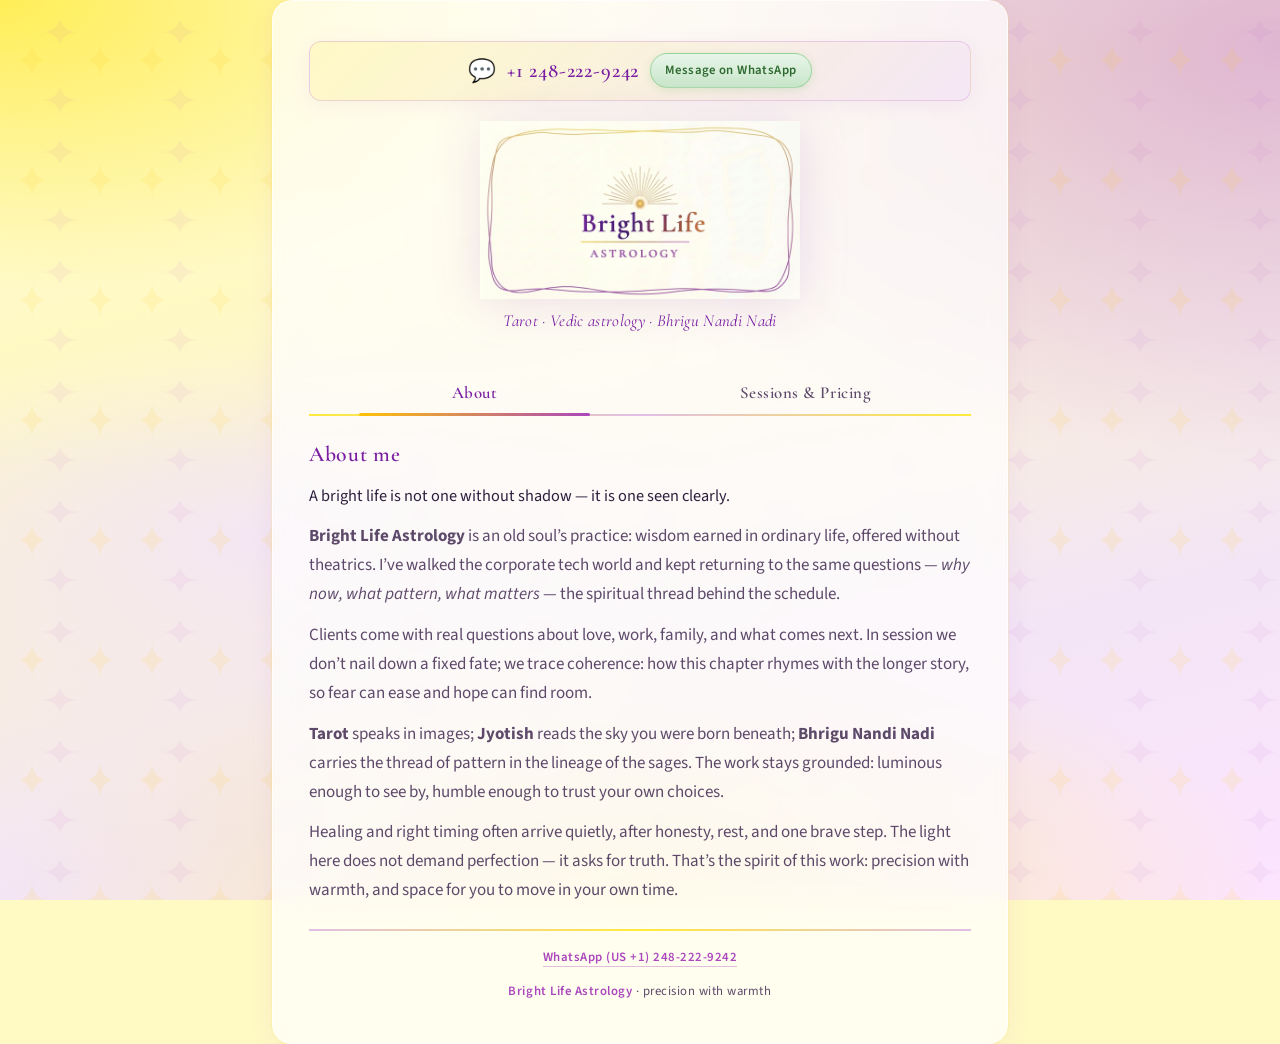
==== commit 392176ce: "Fix stray </div> in Mini Reading tier that broke tab panel nesting The extra closing div prematurely" ====
--- a/index.html
+++ b/index.html
@@ -295,7 +295,6 @@
           <div class="tier-header">
             <h3 class="tier-name">Mini Reading</h3>
             <span class="tier-price">$5 / &#x20B9;399</span>
-            </div>
           </div>
           <p class="tier-details">2 questions &mdash; delivered as <strong>voice notes</strong> on WhatsApp.</p>
         </article>
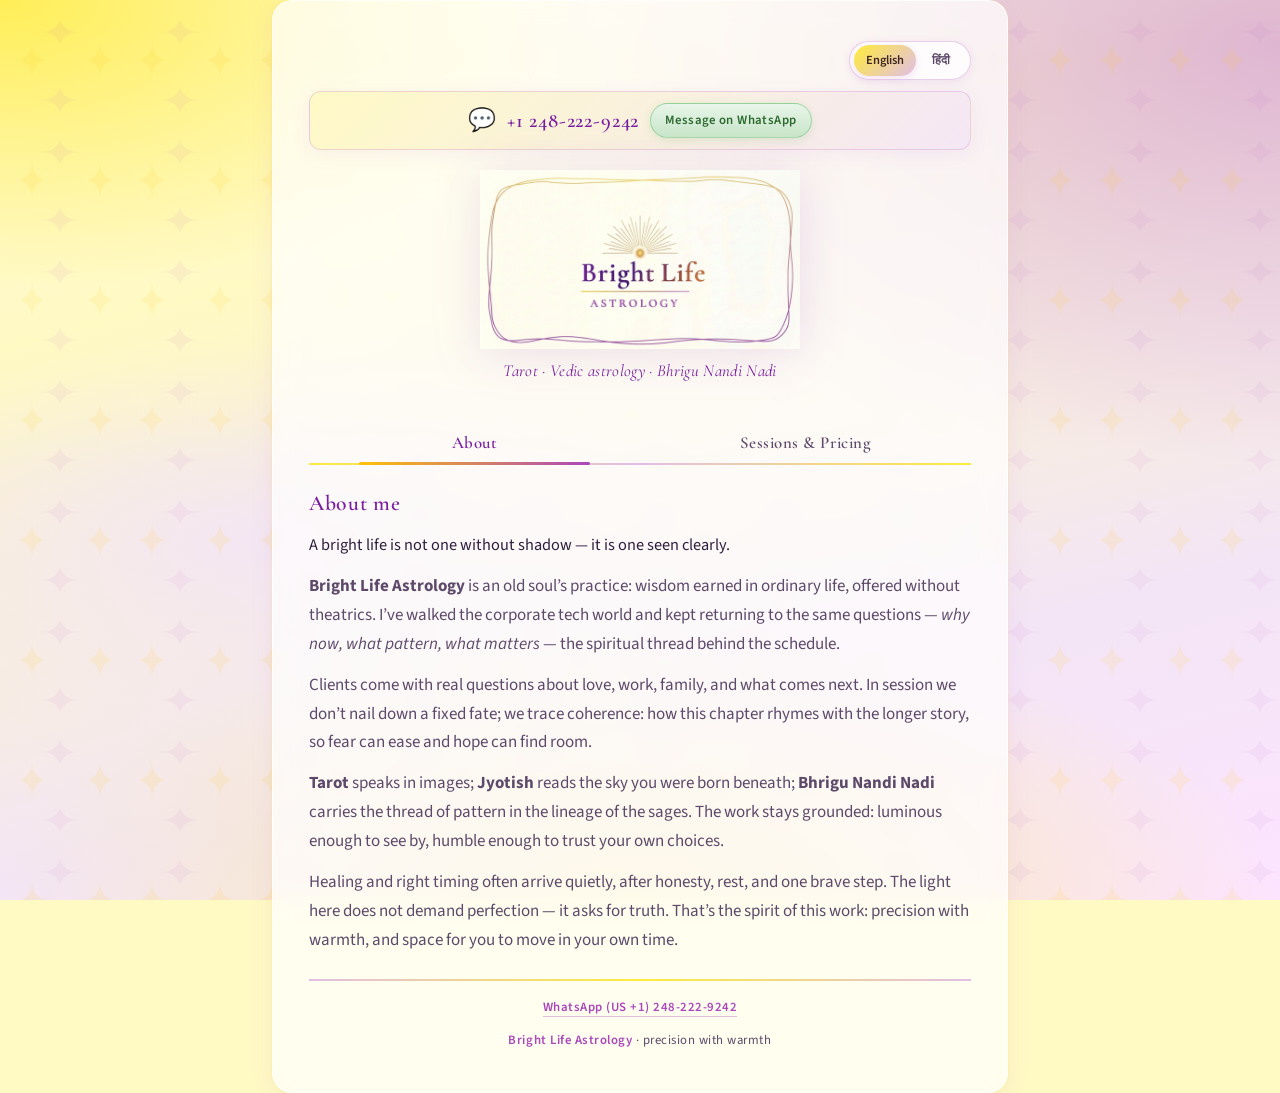
==== commit af5ddcdf: "Add English/Hindi language toggle to the Bright Life portal. Co-authored-by: Cursor <cursoragent@cur" ====
--- a/index.html
+++ b/index.html
@@ -8,7 +8,7 @@
   <title>Bright Life Astrology &middot; Tarot &amp; Jyotish Consultations</title>
   <link rel="preconnect" href="https://fonts.googleapis.com" />
   <link rel="preconnect" href="https://fonts.gstatic.com" crossorigin />
-  <link href="https://fonts.googleapis.com/css2?family=Cormorant+Garamond:ital,wght@0,400;0,500;0,600;0,700;1,400;1,500&family=Source+Sans+3:ital,wght@0,300;0,400;0,500;0,600;1,400&display=swap" rel="stylesheet" />
+  <link href="https://fonts.googleapis.com/css2?family=Cormorant+Garamond:ital,wght@0,400;0,500;0,600;0,700;1,400;1,500&family=Noto+Sans+Devanagari:wght@400;500;600;700&family=Source+Sans+3:ital,wght@0,300;0,400;0,500;0,600;1,400&display=swap" rel="stylesheet" />
   <style>
     :root {
       --lemon: #fffef5; --butter: #fff9c4; --sun: #fff176;
@@ -74,6 +74,37 @@
       transition: box-shadow .2s ease, transform .2s ease;
     }
     .wa-top-link:hover { box-shadow: 0 4px 14px rgba(76,175,80,.3); transform: translateY(-1px); }
+
+    /* ── Language switch ── */
+    .language-row {
+      display: flex; justify-content: flex-end; margin-bottom: 0.65rem;
+    }
+    .language-switch {
+      display: inline-flex; padding: 0.2rem;
+      background: rgba(255,255,255,.76);
+      border: 1px solid rgba(171,71,188,.25); border-radius: 2rem;
+      box-shadow: 0 2px 10px rgba(123,31,162,.08);
+    }
+    .language-btn {
+      min-width: 3.2rem; padding: 0.3rem 0.75rem;
+      font: inherit; font-size: 0.78rem; font-weight: 600;
+      color: var(--muted); background: transparent; border: 0;
+      border-radius: 2rem; cursor: pointer;
+    }
+    .language-btn.active {
+      color: #3e2723;
+      background: linear-gradient(135deg, var(--sun-rich), var(--mauve-light));
+      box-shadow: 0 2px 7px rgba(171,71,188,.16);
+    }
+    html[lang="hi"] body { font-family: "Noto Sans Devanagari", "Source Sans 3", sans-serif; }
+    html[lang="hi"] h2,
+    html[lang="hi"] h3,
+    html[lang="hi"] .tab-btn,
+    html[lang="hi"] .tier-name,
+    html[lang="hi"] .tier-price,
+    html[lang="hi"] .payment-region strong {
+      font-family: "Noto Sans Devanagari", "Source Sans 3", sans-serif;
+    }
 
     /* ── Header ── */
     header { text-align: center; padding-bottom: 1rem; }
@@ -247,10 +278,17 @@
   <div class="bg-floral" aria-hidden="true"></div>
   <div class="wrap">
 
+    <div class="language-row">
+      <div class="language-switch" role="group" aria-label="Choose language">
+        <button class="language-btn active" type="button" data-lang="en" aria-pressed="true">English</button>
+        <button class="language-btn" type="button" data-lang="hi" aria-pressed="false">हिंदी</button>
+      </div>
+    </div>
+
     <div class="wa-top">
       <span class="wa-top-icon" aria-hidden="true">&#x1F4AC;</span>
       <span class="wa-top-number">+1 248-222-9242</span>
-      <a href="https://api.whatsapp.com/send?phone=12482229242" class="wa-top-link" target="_blank" rel="noopener noreferrer">Message on WhatsApp</a>
+      <a href="https://api.whatsapp.com/send?phone=12482229242" class="wa-top-link" target="_blank" rel="noopener noreferrer" data-i18n="messageWhatsApp">Message on WhatsApp</a>
     </div>
 
     <header>
@@ -259,72 +297,72 @@
           <img src="assets/bright-life-astrology-logo.png" alt="Bright Life Astrology" width="352" />
         </h1>
       </div>
-      <p class="tagline">Tarot &middot; Vedic astrology &middot; Bhrigu Nandi Nadi</p>
+      <p class="tagline" data-i18n="tagline">Tarot &middot; Vedic astrology &middot; Bhrigu Nandi Nadi</p>
     </header>
 
     <nav class="tabs" role="tablist">
-      <button class="tab-btn active" role="tab" aria-selected="true" aria-controls="panel-about" id="tab-about">About</button>
-      <button class="tab-btn" role="tab" aria-selected="false" aria-controls="panel-sessions" id="tab-sessions">Sessions &amp; Pricing</button>
+      <button class="tab-btn active" role="tab" aria-selected="true" aria-controls="panel-about" id="tab-about" data-i18n="tabAbout">About</button>
+      <button class="tab-btn" role="tab" aria-selected="false" aria-controls="panel-sessions" id="tab-sessions" data-i18n="tabSessions">Sessions &amp; Pricing</button>
     </nav>
 
     <!-- ── Tab: About ── -->
     <div class="tab-panel active" id="panel-about" role="tabpanel" aria-labelledby="tab-about">
-      <h2>About me</h2>
-      <p class="lead">
+      <h2 data-i18n="aboutHeading">About me</h2>
+      <p class="lead" data-i18n="aboutLead">
         A bright life is not one without shadow &mdash; it is one seen clearly.
       </p>
-      <p>
+      <p data-i18n="aboutOne">
         <strong>Bright Life Astrology</strong> is an old soul&rsquo;s practice: wisdom earned in ordinary life, offered without theatrics. I&rsquo;ve walked the corporate tech world and kept returning to the same questions &mdash; <em>why now, what pattern, what matters</em> &mdash; the spiritual thread behind the schedule.
       </p>
-      <p>
+      <p data-i18n="aboutTwo">
         Clients come with real questions about love, work, family, and what comes next. In session we don&rsquo;t nail down a fixed fate; we trace coherence: how this chapter rhymes with the longer story, so fear can ease and hope can find room.
       </p>
-      <p>
+      <p data-i18n="aboutThree">
         <strong>Tarot</strong> speaks in images; <strong>Jyotish</strong> reads the sky you were born beneath; <strong>Bhrigu Nandi Nadi</strong> carries the thread of pattern in the lineage of the sages. The work stays grounded: luminous enough to see by, humble enough to trust your own choices.
       </p>
-      <p>
+      <p data-i18n="aboutFour">
         Healing and right timing often arrive quietly, after honesty, rest, and one brave step. The light here does not demand perfection &mdash; it asks for truth. That&rsquo;s the spirit of this work: precision with warmth, and space for you to move in your own time.
       </p>
     </div>
 
     <!-- ── Tab: Sessions & Pricing ── -->
     <div class="tab-panel" id="panel-sessions" role="tabpanel" aria-labelledby="tab-sessions">
-      <h2>Sessions &amp; Pricing</h2>
+      <h2 data-i18n="sessionsHeading">Sessions &amp; Pricing</h2>
       <div class="pricing-grid">
         <article class="tier">
           <div class="tier-header">
-            <h3 class="tier-name">Mini Reading</h3>
+            <h3 class="tier-name" data-i18n="miniName">Mini Reading</h3>
             <span class="tier-price">$5 / &#x20B9;399</span>
           </div>
-          <p class="tier-details">2 questions &mdash; delivered as <strong>voice notes</strong> on WhatsApp.</p>
+          <p class="tier-details" data-i18n="miniDetails">2 questions &mdash; delivered as <strong>voice notes</strong> on WhatsApp.</p>
         </article>
         <article class="tier">
           <div class="tier-header">
-            <h3 class="tier-name">Focus Session <span class="tier-badge">Popular</span></h3>
+            <h3 class="tier-name" data-i18n="focusName">Focus Session <span class="tier-badge">Popular</span></h3>
             <span class="tier-price">$11 / &#x20B9;999</span>
           </div>
-          <p class="tier-details">15-minute live session &mdash; one topic, explored deeply.</p>
+          <p class="tier-details" data-i18n="focusDetails">15-minute live session &mdash; one topic, explored deeply.</p>
         </article>
         <article class="tier">
           <div class="tier-header">
-            <h3 class="tier-name">Deep Reading <span class="tier-badge">Comprehensive</span></h3>
+            <h3 class="tier-name" data-i18n="deepName">Deep Reading <span class="tier-badge">Comprehensive</span></h3>
             <span class="tier-price">$21 / &#x20B9;1,799</span>
           </div>
-          <p class="tier-details">30-minute in-depth session &mdash; full chart reading, multiple questions.</p>
+          <p class="tier-details" data-i18n="deepDetails">30-minute in-depth session &mdash; full chart reading, multiple questions.</p>
         </article>
       </div>
 
       <div class="payment-section">
-        <h3>Payment Options <span style="font-weight:400; font-size:0.92em; color:var(--muted); font-style:italic;">(details shared on WhatsApp)</span></h3>
+        <h3 data-i18n="paymentHeading">Payment Options <span style="font-weight:400; font-size:0.92em; color:var(--muted); font-style:italic;">(details shared on WhatsApp)</span></h3>
         <div class="payment-cols">
           <div class="payment-region">
-            <strong>India</strong>
+            <strong data-i18n="india">India</strong>
             <ul class="payment-list">
-              <li>Bank Transfer</li>
+              <li data-i18n="bankTransfer">Bank Transfer</li>
             </ul>
           </div>
           <div class="payment-region">
-            <strong>United States</strong>
+            <strong data-i18n="unitedStates">United States</strong>
             <ul class="payment-list">
               <li>Zelle</li>
               <li>Venmo</li>
@@ -336,21 +374,111 @@
       </div>
 
       <div class="book-cta">
-        <p><strong>Ready to begin?</strong> Message on WhatsApp to book your session.</p>
-        <a href="https://api.whatsapp.com/send?phone=12482229242" class="btn btn-primary" target="_blank" rel="noopener noreferrer">Book on WhatsApp</a>
+        <p data-i18n="ready"><strong>Ready to begin?</strong> Message on WhatsApp to book your session.</p>
+        <a href="https://api.whatsapp.com/send?phone=12482229242" class="btn btn-primary" target="_blank" rel="noopener noreferrer" data-i18n="bookWhatsApp">Book on WhatsApp</a>
       </div>
     </div>
 
     <footer>
       <p>
-        <a class="footer-wa-link" href="https://api.whatsapp.com/send?phone=12482229242" target="_blank" rel="noopener noreferrer">WhatsApp (US +1) 248-222-9242</a>
-      </p>
-      <p><em>Bright Life Astrology</em> &middot; precision with warmth</p>
+        <a class="footer-wa-link" href="https://api.whatsapp.com/send?phone=12482229242" target="_blank" rel="noopener noreferrer" data-i18n="footerWhatsApp">WhatsApp (US +1) 248-222-9242</a>
+      </p>
+      <p data-i18n="footerTagline"><em>Bright Life Astrology</em> &middot; precision with warmth</p>
     </footer>
 
   </div>
 
   <script>
+    const translations = {
+      en: {
+        title: "Bright Life Astrology · Tarot & Jyotish Consultations",
+        description: "Bright Life Astrology · Tarot, Vedic Jyotish & Bhrigu Nandi Nadi. An old soul with a tech background; readings with warmth, clarity, and room for your agency. WhatsApp +1 248-222-9242 (US).",
+        messageWhatsApp: "Message on WhatsApp",
+        tagline: "Tarot · Vedic astrology · Bhrigu Nandi Nadi",
+        tabAbout: "About",
+        tabSessions: "Sessions & Pricing",
+        aboutHeading: "About me",
+        aboutLead: "A bright life is not one without shadow — it is one seen clearly.",
+        aboutOne: "<strong>Bright Life Astrology</strong> is an old soul’s practice: wisdom earned in ordinary life, offered without theatrics. I’ve walked the corporate tech world and kept returning to the same questions — <em>why now, what pattern, what matters</em> — the spiritual thread behind the schedule.",
+        aboutTwo: "Clients come with real questions about love, work, family, and what comes next. In session we don’t nail down a fixed fate; we trace coherence: how this chapter rhymes with the longer story, so fear can ease and hope can find room.",
+        aboutThree: "<strong>Tarot</strong> speaks in images; <strong>Jyotish</strong> reads the sky you were born beneath; <strong>Bhrigu Nandi Nadi</strong> carries the thread of pattern in the lineage of the sages. The work stays grounded: luminous enough to see by, humble enough to trust your own choices.",
+        aboutFour: "Healing and right timing often arrive quietly, after honesty, rest, and one brave step. The light here does not demand perfection — it asks for truth. That’s the spirit of this work: precision with warmth, and space for you to move in your own time.",
+        sessionsHeading: "Sessions & Pricing",
+        miniName: "Mini Reading",
+        miniDetails: "2 questions — delivered as <strong>voice notes</strong> on WhatsApp.",
+        focusName: "Focus Session <span class=\"tier-badge\">Popular</span>",
+        focusDetails: "15-minute live session — one topic, explored deeply.",
+        deepName: "Deep Reading <span class=\"tier-badge\">Comprehensive</span>",
+        deepDetails: "30-minute in-depth session — full chart reading, multiple questions.",
+        paymentHeading: "Payment Options <span style=\"font-weight:400; font-size:0.92em; color:var(--muted); font-style:italic;\">(details shared on WhatsApp)</span>",
+        india: "India",
+        bankTransfer: "Bank Transfer",
+        unitedStates: "United States",
+        ready: "<strong>Ready to begin?</strong> Message on WhatsApp to book your session.",
+        bookWhatsApp: "Book on WhatsApp",
+        footerWhatsApp: "WhatsApp (US +1) 248-222-9242",
+        footerTagline: "<em>Bright Life Astrology</em> · precision with warmth"
+      },
+      hi: {
+        title: "ब्राइट लाइफ़ एस्ट्रोलॉजी · टैरो और ज्योतिष परामर्श",
+        description: "ब्राइट लाइफ़ एस्ट्रोलॉजी — टैरो, वैदिक ज्योतिष और भृगु नंदी नाड़ी परामर्श। आत्मीयता, स्पष्टता और आपके स्वतंत्र निर्णय का सम्मान।",
+        messageWhatsApp: "WhatsApp पर संदेश भेजें",
+        tagline: "टैरो · वैदिक ज्योतिष · भृगु नंदी नाड़ी",
+        tabAbout: "परिचय",
+        tabSessions: "रीडिंग और शुल्क",
+        aboutHeading: "मेरे बारे में",
+        aboutLead: "उज्ज्वल जीवन वह नहीं जिसमें कोई छाया न हो — बल्कि वह है जिसे स्पष्टता से देखा जाए।",
+        aboutOne: "<strong>Bright Life Astrology</strong> एक अनुभवी आत्मा की साधना है — साधारण जीवन से अर्जित ज्ञान, बिना किसी दिखावे के। मैंने कॉर्पोरेट टेक्नोलॉजी की दुनिया में काम किया है, फिर भी बार-बार उन्हीं प्रश्नों की ओर लौटी: <em>अभी क्यों, कौन-सा पैटर्न, और सच में क्या महत्वपूर्ण है</em> — यानी व्यस्त दिनचर्या के पीछे का आध्यात्मिक सूत्र।",
+        aboutTwo: "लोग प्रेम, कार्य, परिवार और आगे की राह से जुड़े सच्चे प्रश्न लेकर आते हैं। रीडिंग में हम भाग्य को अटल घोषित नहीं करते; हम जीवन के सूत्र जोड़ते हैं — यह अध्याय आपकी बड़ी कहानी से कैसे जुड़ता है — ताकि भय कम हो और आशा के लिए स्थान बने।",
+        aboutThree: "<strong>टैरो</strong> चित्रों और प्रतीकों में बोलता है; <strong>ज्योतिष</strong> आपके जन्म के समय के आकाश को पढ़ता है; <strong>भृगु नंदी नाड़ी</strong> ऋषि परंपरा में कर्म के पैटर्न को समझती है। यह कार्य व्यावहारिक रहता है — राह दिखाने जितना प्रकाशमान और आपके अपने निर्णयों का सम्मान करने जितना विनम्र।",
+        aboutFour: "उपचार और सही समय अक्सर शांत ढंग से आते हैं — ईमानदारी, विश्राम और एक साहसी कदम के बाद। यहाँ का प्रकाश पूर्णता नहीं माँगता; वह सत्य माँगता है। यही इस साधना की भावना है: आत्मीयता के साथ सटीकता, और आपको अपनी गति से आगे बढ़ने की जगह।",
+        sessionsHeading: "रीडिंग और शुल्क",
+        miniName: "मिनी रीडिंग",
+        miniDetails: "2 प्रश्न — WhatsApp पर <strong>वॉइस नोट्स</strong> के रूप में उत्तर।",
+        focusName: "फोकस रीडिंग <span class=\"tier-badge\">लोकप्रिय</span>",
+        focusDetails: "15 मिनट की लाइव रीडिंग — एक विषय पर गहराई से चर्चा।",
+        deepName: "विस्तृत रीडिंग <span class=\"tier-badge\">संपूर्ण</span>",
+        deepDetails: "30 मिनट की विस्तृत रीडिंग — पूरी कुंडली का विश्लेषण और कई प्रश्न।",
+        paymentHeading: "भुगतान के विकल्प <span style=\"font-weight:400; font-size:0.92em; color:var(--muted); font-style:italic;\">(विवरण WhatsApp पर साझा किए जाएँगे)</span>",
+        india: "भारत",
+        bankTransfer: "बैंक ट्रांसफ़र",
+        unitedStates: "संयुक्त राज्य अमेरिका",
+        ready: "<strong>शुरू करने के लिए तैयार हैं?</strong> अपनी रीडिंग बुक करने के लिए WhatsApp पर संदेश भेजें।",
+        bookWhatsApp: "WhatsApp पर बुक करें",
+        footerWhatsApp: "WhatsApp (अमेरिका +1) 248-222-9242",
+        footerTagline: "<em>Bright Life Astrology</em> · आत्मीयता के साथ सटीकता"
+      }
+    };
+
+    function setLanguage(language) {
+      const lang = translations[language] ? language : "en";
+      document.documentElement.lang = lang;
+      document.title = translations[lang].title;
+      document.querySelector('meta[name="description"]').content = translations[lang].description;
+      document.querySelectorAll("[data-i18n]").forEach(function(element) {
+        const key = element.getAttribute("data-i18n");
+        if (translations[lang][key]) element.innerHTML = translations[lang][key];
+      });
+      document.querySelectorAll(".language-btn").forEach(function(button) {
+        const isActive = button.getAttribute("data-lang") === lang;
+        button.classList.toggle("active", isActive);
+        button.setAttribute("aria-pressed", String(isActive));
+      });
+      document.querySelector(".language-switch").setAttribute(
+        "aria-label",
+        lang === "hi" ? "भाषा चुनें" : "Choose language"
+      );
+      localStorage.setItem("brightLifeLanguage", lang);
+    }
+
+    document.querySelectorAll(".language-btn").forEach(function(button) {
+      button.addEventListener("click", function() {
+        setLanguage(button.getAttribute("data-lang"));
+      });
+    });
+
+    setLanguage(localStorage.getItem("brightLifeLanguage") || "en");
+
     document.querySelectorAll('.tab-btn').forEach(function(btn) {
       btn.addEventListener('click', function() {
         document.querySelectorAll('.tab-btn').forEach(function(b) {
